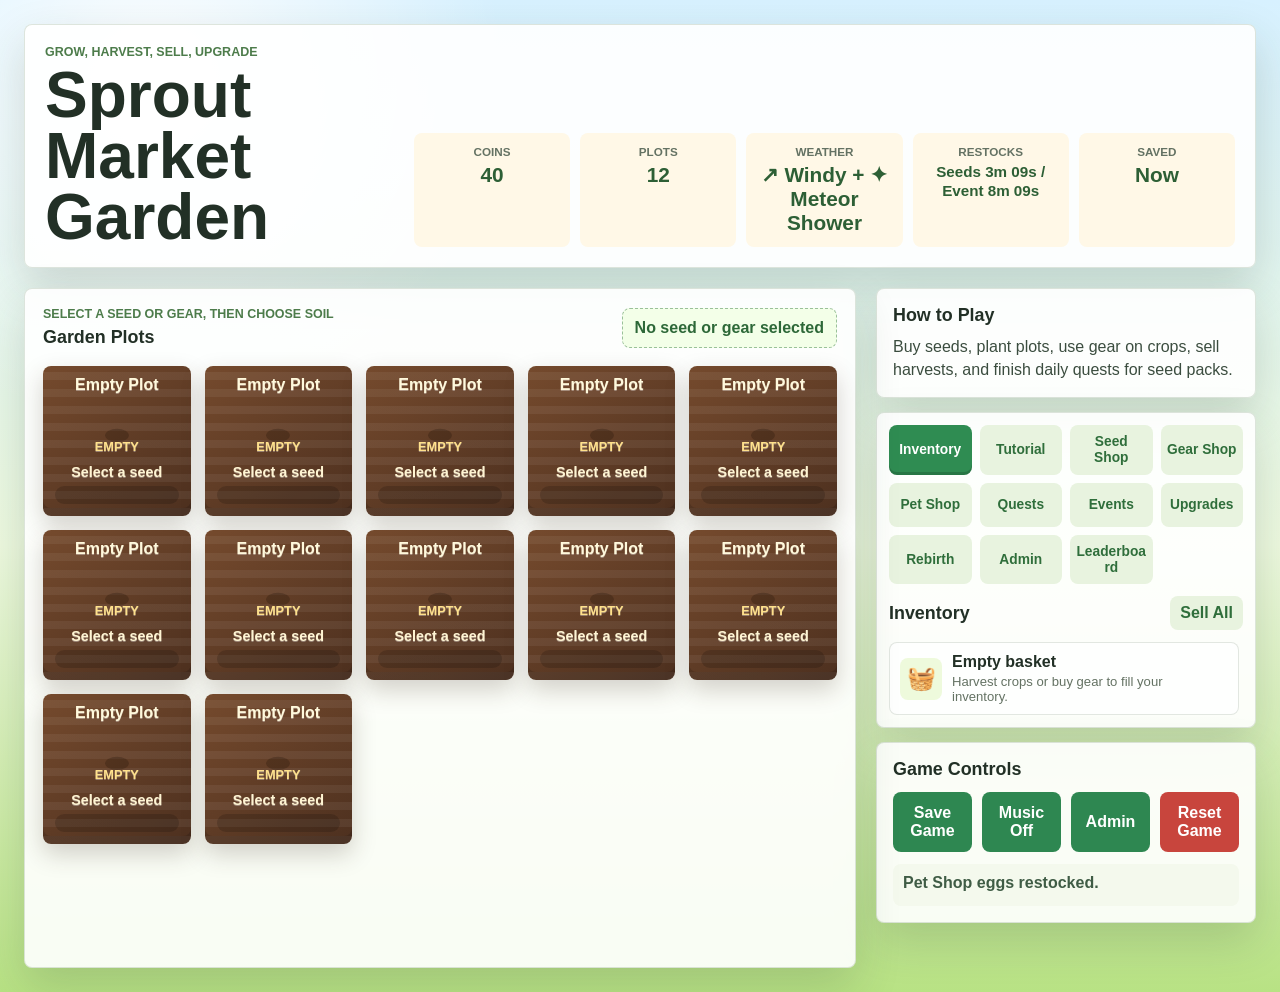
==== index.html @ 6563bba8 "Add transcendent shop crops" ====
﻿<!DOCTYPE html>
<html lang="en">
<head>
  <meta charset="UTF-8">
  <meta name="viewport" content="width=device-width, initial-scale=1.0">
  <meta name="build" content="20260722-transcendent">
  <title>Sprout Market Garden</title>
  <link rel="stylesheet" href="style.css?v=20260722-transcendent">
</head>
<body>
  <div class="app">
    <header class="hero">
      <div><p class="eyebrow">Grow, harvest, sell, upgrade</p><h1>Sprout Market Garden</h1></div>
      <div class="stats"><div><span>Coins</span><b id="coins">0</b></div><div><span>Plots</span><b id="plotsOwned">0</b></div><div><span>Weather</span><b id="weatherNow">Sunny</b></div><div><span>Restocks</span><b id="restocksNow">--</b></div><div><span>Saved</span><b id="savedAt">Now</b></div></div>
    </header>
    <main class="layout">
      <section class="garden"><div class="bar"><div><p class="eyebrow">Select a seed or gear, then choose soil</p><h2>Garden Plots</h2></div><strong id="selectedSeed">No seed or gear selected</strong></div><div id="gardenGrid" class="garden-grid"></div><div id="petYard" class="pet-yard" aria-hidden="true"></div></section>
      <aside class="sidebar">
        <section class="panel compact-help"><h2>How to Play</h2><p>Buy seeds, plant plots, use gear on crops, sell harvests, and finish daily quests for seed packs.</p></section>
        <section class="panel hub-panel">
          <div class="tab-buttons" role="tablist" aria-label="Garden menus">
            <button class="tab-button active" data-tab="inventoryPanel" type="button">Inventory</button>
            <button class="tab-button" data-tab="tutorialPanel" type="button">Tutorial</button>
            <button class="tab-button" data-tab="seedShopPanel" type="button">Seed Shop</button>
            <button class="tab-button" data-tab="gearShopPanel" type="button">Gear Shop</button>
            <button class="tab-button" data-tab="petShopPanel" type="button">Pet Shop</button>
            <button class="tab-button" data-tab="questsPanel" type="button">Quests</button>
            <button class="tab-button" data-tab="eventsPanel" type="button">Events</button>
            <button class="tab-button" data-tab="upgradesPanel" type="button">Upgrades</button>
            <button class="tab-button" data-tab="rebirthPanel" type="button">Rebirth</button>
            <button class="tab-button" data-tab="adminPanel" type="button">Admin</button>
            <button class="tab-button" data-tab="leaderboardPanel" type="button">Leaderboard</button>
          </div>
          <section id="inventoryPanel" class="tab-panel active" aria-labelledby="Inventory"><div class="bar"><h2>Inventory</h2><button id="sellAll" class="ghost">Sell All</button></div><div id="inventory" class="list"></div></section>
          <section id="tutorialPanel" class="tab-panel" aria-labelledby="Tutorial">
            <h2>Beginner Tutorial</h2>
            <div class="tutorial-list">
              <div class="tutorial-step"><strong>1</strong><div><b>Buy a seed</b><p>Open Seed Shop and buy Carrot seeds first. The button selects the seed after buying it.</p></div></div>
              <div class="tutorial-step"><strong>2</strong><div><b>Plant it</b><p>Click an empty soil plot. The selected seed appears above the garden so you know what will be planted.</p></div></div>
              <div class="tutorial-step"><strong>3</strong><div><b>Wait for ready</b><p>Watch the progress bar. A glowing plot is ready to harvest.</p></div></div>
              <div class="tutorial-step"><strong>4</strong><div><b>Harvest and sell</b><p>Click the ready plot, then use Inventory to sell crops or Sell All for quick coins.</p></div></div>
              <div class="tutorial-step"><strong>5</strong><div><b>Grow faster</b><p>Use coins on better seeds, plot upgrades, gear, pets, and daily quests. Events and rebirths are late-game goals.</p></div></div>
            </div>
          </section>
          <section id="seedShopPanel" class="tab-panel" aria-labelledby="Seed Shop"><div class="bar"><h2>Seed Shop</h2><button id="clearSeed" class="ghost">Clear</button></div><div id="shop" class="list"></div></section>
          <section id="gearShopPanel" class="tab-panel" aria-labelledby="Gear Shop"><h2>Gear Shop</h2><div id="gearShop" class="list"></div></section>
          <section id="questsPanel" class="tab-panel" aria-labelledby="Quests"><h2>Daily Quests</h2><div id="quests" class="list"></div></section>
          <section id="eventsPanel" class="tab-panel" aria-labelledby="Events"><h2>Events</h2><div id="events" class="list"></div></section>
          <section id="petShopPanel" class="tab-panel" aria-labelledby="Pet Shop"><h2>Pet Shop</h2><div id="petShop" class="list"></div></section>
          <section id="upgradesPanel" class="tab-panel" aria-labelledby="Upgrades"><h2>Upgrades</h2><div id="upgrades" class="list"></div></section>
          <section id="rebirthPanel" class="tab-panel" aria-labelledby="Rebirth"><h2>Rebirth</h2><div id="rebirth" class="list"></div></section>
          <section id="adminPanel" class="tab-panel" aria-labelledby="Admin">
            <h2>Admin Panel</h2>
            <div id="admin" class="admin-box"></div>
          </section>
          <section id="leaderboardPanel" class="tab-panel" aria-labelledby="Leaderboard"><div class="bar"><h2>Leaderboard</h2><button id="refreshLeaderboard" class="ghost" type="button">Refresh</button></div><div id="leaderboard" class="list"></div></section>
        </section>
        <section class="panel"><h2>Game Controls</h2><div class="control-row"><button id="saveGame">Save Game</button><button id="musicToggle" class="music-toggle" type="button">Music Off</button><button id="openAdmin" type="button">Admin</button><button id="resetGame" class="danger">Reset Game</button></div><p id="log" class="log">Welcome. Buy a seed to begin.</p></section>
      </aside>
    </main>
  </div>
  <div id="packModal" class="pack-modal" aria-hidden="true">
    <div class="pack-dialog" role="dialog" aria-modal="true" aria-labelledby="packTitle">
      <div class="pack-lid"></div>
      <h2 id="packTitle">Seed Pack</h2>
      <p id="packSubtitle">Opening...</p>
      <div id="packCards" class="pack-cards"></div>
      <button id="packClose" type="button">Collect Seeds</button>
    </div>
  </div>
  <div id="eggModal" class="pack-modal" aria-hidden="true">
    <div class="pack-dialog egg-dialog" role="dialog" aria-modal="true" aria-labelledby="eggTitle">
      <div class="egg-shell"></div>
      <h2 id="eggTitle">Egg Hatch</h2>
      <p id="eggSubtitle">The egg is wobbling...</p>
      <div id="eggResult" class="egg-result"></div>
      <button id="eggClose" type="button">Keep Pet</button>
    </div>
  </div>
  <script src="script.js?v=20260722-transcendent"></script>
</body>
</html>
---- style.css ----
﻿:root{--ink:#223026;--muted:#647263;--green:#2e8751;--green2:#70be62;--sky:#d7f1ff;--cream:#fff8e7;--soil:#754a2d;--soil2:#4d301f;--danger:#c8453d;--panel:rgba(255,255,255,.9);--shadow:0 18px 45px rgba(37,62,42,.18)}*{box-sizing:border-box}body{margin:0;min-height:100vh;color:var(--ink);font-family:Arial,Helvetica,sans-serif;background:radial-gradient(circle at 12% 8%,rgba(255,255,255,.95),transparent 22rem),linear-gradient(180deg,var(--sky),#edf9df 55%,#b8e284)}button{font:inherit;color:inherit}.app{width:min(1440px,100%);margin:auto;padding:24px}.hero,.garden,.panel{border:1px solid rgba(53,92,48,.16);border-radius:8px;background:var(--panel);box-shadow:var(--shadow)}.hero{display:flex;align-items:end;justify-content:space-between;gap:18px;padding:20px}.eyebrow{margin:0 0 6px;color:#4d7c4b;font-size:.78rem;font-weight:800;text-transform:uppercase;letter-spacing:0}h1,h2,p{letter-spacing:0}h1,h2{margin:0}h1{font-size:clamp(2rem,5vw,4.2rem);line-height:.95}h2{font-size:1.12rem}.stats{display:grid;grid-template-columns:repeat(3,minmax(82px,1fr));gap:10px;min-width:min(420px,100%)}.stats div{padding:12px;border-radius:8px;background:var(--cream);text-align:center}.stats span{display:block;color:var(--muted);font-size:.73rem;font-weight:800;text-transform:uppercase}.stats b{display:block;margin-top:5px;color:#2d5f35;font-size:1.3rem}.layout{display:grid;grid-template-columns:minmax(0,1fr)380px;gap:20px;margin-top:20px}.garden{min-height:680px;padding:18px}.bar{display:flex;align-items:center;justify-content:space-between;gap:12px}#selectedSeed{min-width:160px;padding:10px 12px;border:1px dashed rgba(48,117,58,.45);border-radius:8px;background:#f3ffe8;color:#2d6838;text-align:center}.garden-grid{display:grid;grid-template-columns:repeat(auto-fit,minmax(134px,1fr));gap:14px;margin-top:18px}.plot{position:relative;display:grid;place-items:center;min-height:150px;padding:14px 10px;overflow:hidden;border:0;border-radius:8px;background:repeating-linear-gradient(0deg,rgba(255,255,255,.06) 0 8px,transparent 8px 17px),linear-gradient(145deg,var(--soil),var(--soil2));box-shadow:inset 0 -8px 0 rgba(0,0,0,.14),0 10px 24px rgba(66,45,30,.22);cursor:pointer;transition:transform .16s ease,box-shadow .16s ease}.plot:hover,.plot:focus-visible{transform:translateY(-3px);outline:3px solid rgba(245,185,66,.62);outline-offset:2px}.plot.ready{animation:readyPulse 1.4s ease-in-out infinite;background:radial-gradient(circle at 50% 25%,rgba(255,241,158,.45),transparent 45%),linear-gradient(145deg,#84602f,#51321e)}.crop{font-size:2.6rem;margin-bottom:36px;transform:scale(var(--scale,.35));transform-origin:center bottom;animation:sway 2.6s ease-in-out infinite}.empty .crop{width:68px;height:38px;border-radius:50%;background:rgba(35,21,10,.28);animation:none}.plot-name,.plot-time,.plot-action{position:absolute;left:10px;right:10px;text-align:center;text-shadow:0 1px 0 rgba(255,255,255,.35)}.plot-name{top:10px;color:#fff9dc;font-weight:900}.plot-action{bottom:62px;color:#ffe18b;font-size:.8rem;font-weight:900;text-transform:uppercase}.plot-time{bottom:36px;color:#fff5d3;font-size:.9rem;font-weight:800}.progress{position:absolute;left:12px;right:12px;bottom:12px;height:18px;border-radius:999px;background:rgba(0,0,0,.16);overflow:hidden}.progress i{display:block;width:var(--progress,0%);height:100%;border-radius:inherit;background:linear-gradient(90deg,var(--green2),#f5c453);transition:width .3s ease}.sidebar{display:grid;gap:14px;align-content:start}.panel{padding:16px}.panel ol{margin:12px 0 0;padding-left:20px;color:#3b4d3f}.panel li+li{margin-top:6px}.list{display:grid;gap:10px;margin-top:12px}.item{display:grid;grid-template-columns:auto 1fr auto;align-items:center;gap:10px;padding:10px;border:1px solid rgba(49,89,52,.14);border-radius:8px;background:rgba(255,255,255,.74)}.icon{display:grid;place-items:center;width:42px;height:42px;border-radius:8px;background:#eefadc;font-size:1.45rem}.title{margin:0;font-weight:900}.meta{margin:3px 0 0;color:var(--muted);font-size:.82rem}.actions{display:flex;gap:6px;flex-wrap:wrap}button{border:0;border-radius:8px;background:var(--green);color:#fff;font-weight:900;cursor:pointer;transition:transform .14s ease,background .14s ease,opacity .14s ease}button:hover:not(:disabled){transform:translateY(-1px);background:#246d40}button:disabled{cursor:not-allowed;opacity:.48}.item button{min-width:76px;padding:9px 10px}.ghost{padding:8px 10px;background:#e8f3df;color:#2f6e3b}.ghost:hover:not(:disabled){background:#d7edc7}.control-row{display:grid;grid-template-columns:1fr 1fr;gap:10px;margin-top:12px}.control-row button{padding:12px}.danger{background:var(--danger)}.danger:hover:not(:disabled){background:#a83731}.log{min-height:42px;margin:12px 0 0;padding:10px;border-radius:8px;background:#f4f9ed;color:#3f5c45;font-weight:800}.pop{animation:pop .26s ease}@keyframes sway{0%,100%{rotate:-2deg}50%{rotate:2deg}}@keyframes readyPulse{0%,100%{filter:brightness(1)}50%{filter:brightness(1.14)}}@keyframes pop{0%{transform:scale(1)}45%{transform:scale(1.08)}100%{transform:scale(1)}}@media(max-width:980px){.layout{grid-template-columns:1fr}.garden{min-height:auto}}@media(max-width:680px){.app{padding:12px}.hero{display:grid}.stats{grid-template-columns:repeat(3,1fr);min-width:0}.stats div{padding:10px 6px}.garden-grid{grid-template-columns:repeat(2,minmax(0,1fr));gap:10px}.plot{min-height:136px}.item{grid-template-columns:auto 1fr}.actions{grid-column:1/-1}.actions button,.item button{width:100%}}
.badge{display:inline-block;margin-left:8px;padding:3px 7px;border-radius:999px;background:#edf3e7;color:#3c5d42;font-size:.68rem;font-weight:900;vertical-align:middle}.rarity-common{border-left:5px solid #8aa084}.rarity-uncommon{border-left:5px solid #3fa85f}.rarity-rare{border-left:5px solid #2e8bdc}.rarity-epic{border-left:5px solid #9b55d9}.rarity-legendary{border-left:5px solid #e1a533}.rarity-mythic{border-left:5px solid #e85f86}.rarity-common .badge{background:#edf3e7;color:#4c624d}.rarity-uncommon .badge{background:#e4f8e9;color:#23733d}.rarity-rare .badge{background:#e5f1ff;color:#1e62a0}.rarity-epic .badge{background:#f1e7ff;color:#7131a8}.rarity-legendary .badge{background:#fff2cb;color:#90620d}.rarity-mythic .badge{background:#ffe4ec;color:#9b2448}

#gearShop .item{border-left:5px solid #4f8fbf}#quests .item{border-left:5px solid #e1a533}#quests .icon{background:#fff2cb}.selected-gear{background:#e8f4ff;color:#235d83}

.compact-help p{margin:10px 0 0;color:#3b4d3f;line-height:1.4}.hub-panel{padding:12px}.tab-buttons{display:grid;grid-template-columns:repeat(4,minmax(0,1fr));gap:8px;margin-bottom:12px}.tab-button{min-width:0;min-height:44px;padding:9px 6px;background:#e8f3df;color:#2f6e3b;font-size:.86rem;line-height:1.15;text-align:center;white-space:normal;overflow-wrap:anywhere}.tab-button.active{background:#2f8c52;color:#fff;box-shadow:inset 0 -3px 0 rgba(0,0,0,.16)}.tab-panel{display:none}.tab-panel.active{display:block}.hub-panel .list{max-height:430px;overflow:auto;padding-right:4px}.hub-panel .list::-webkit-scrollbar{width:10px}.hub-panel .list::-webkit-scrollbar-thumb{background:#bfd8b1;border-radius:999px}.hub-panel .list::-webkit-scrollbar-track{background:#edf6e8;border-radius:999px}@media(max-width:680px){.tab-buttons{grid-template-columns:1fr 1fr}.hub-panel .list{max-height:none;overflow:visible}}
.tutorial-list{display:grid;gap:10px;margin-top:12px}.tutorial-step{display:grid;grid-template-columns:auto 1fr;gap:10px;padding:10px;border:1px solid rgba(49,89,52,.14);border-left:5px solid #2e8751;border-radius:8px;background:rgba(255,255,255,.74)}.tutorial-step strong{display:grid;place-items:center;width:34px;height:34px;border-radius:8px;background:#2e8751;color:#fff;font-weight:900}.tutorial-step b{display:block;margin:0 0 3px}.tutorial-step p{margin:0;color:var(--muted);font-size:.84rem;line-height:1.35}
.admin-box{margin-top:12px}.admin-lock,.admin-grid{display:grid;gap:10px}.admin-lock{padding:10px;border:1px solid rgba(49,89,52,.14);border-left:5px solid #5b5fc7;border-radius:8px;background:rgba(255,255,255,.74)}.admin-lock p{margin:0;color:var(--muted);font-size:.84rem}.admin-grid{grid-template-columns:1fr 1fr}.admin-grid label{display:grid;gap:5px;color:#3b4d3f;font-size:.78rem;font-weight:900;text-transform:uppercase}.admin-box input,.admin-box select{width:100%;min-height:40px;padding:8px;border:1px solid rgba(49,89,52,.24);border-radius:8px;background:#fff;color:var(--ink);font:inherit}.admin-box button{min-height:40px;padding:9px 10px}.admin-grid button{align-self:end}@media(max-width:680px){.admin-grid{grid-template-columns:1fr}}

.plot-mutations{position:absolute;top:34px;left:8px;right:8px;display:flex;justify-content:center;gap:4px;flex-wrap:wrap}.mutation-badge{display:inline-block;padding:2px 5px;border-radius:999px;background:#edf3e7;color:#34533b;font-size:.62rem;font-weight:900;text-shadow:none}.mutation-gold{filter:drop-shadow(0 0 6px rgba(245,185,66,.65))}.mutation-rainbow{filter:drop-shadow(0 0 7px rgba(139,92,246,.72)) saturate(1.35)}.mutation-wet{filter:drop-shadow(0 0 6px rgba(64,156,255,.6))}.mutation-frozen{filter:drop-shadow(0 0 7px rgba(146,218,255,.75))}.mutation-wind{filter:drop-shadow(0 0 6px rgba(121,190,148,.62))}.mutation-celestial{filter:drop-shadow(0 0 8px rgba(255,229,128,.8))}.mutation-moonlit{filter:drop-shadow(0 0 8px rgba(176,141,255,.78)) brightness(1.08)}.mutation-shocked{filter:drop-shadow(0 0 9px rgba(255,232,76,.9)) brightness(1.16)}.mutation-badge.mutation-gold{background:#fff1bd;color:#875c00}.mutation-badge.mutation-rainbow{background:linear-gradient(90deg,#ffd1dc,#fff0a8,#c6f6d5,#bee3f8,#ddd6fe);color:#44226d}.mutation-badge.mutation-wet{background:#dff0ff;color:#1d5c93}.mutation-badge.mutation-frozen{background:#e7f8ff;color:#246b8a}.mutation-badge.mutation-wind{background:#e6f7ec;color:#287044}.mutation-badge.mutation-celestial{background:#fff5cf;color:#755105}.mutation-badge.mutation-moonlit{background:#eee8ff;color:#4c2d83}.mutation-badge.mutation-shocked{background:#fff6a8;color:#745400}.stats{grid-template-columns:repeat(4,minmax(82px,1fr))}@media(max-width:680px){.stats{grid-template-columns:repeat(2,1fr)}}
.rarity-divine{border-left:5px solid #f6e05e}.rarity-prismatic{border-left:5px solid #ff5cc8}.rarity-transcendent{border-left:5px solid #0f172a;background:linear-gradient(135deg,rgba(255,255,255,.82),rgba(224,255,248,.86),rgba(246,232,255,.9))}.rarity-divine .badge{background:#fff8cf;color:#8a6500}.rarity-prismatic .badge{background:linear-gradient(90deg,#ffb3d9,#ffe599,#b8ffd6,#b7e4ff,#e0c3ff);color:#5f1b6d}.rarity-transcendent .badge{background:linear-gradient(90deg,#0f172a,#0e7490,#7c3aed,#f8fafc);color:#fff}
.pack-modal{position:fixed;inset:0;display:none;place-items:center;padding:20px;background:rgba(21,35,25,.48);z-index:20}.pack-modal.open{display:grid}.pack-dialog{position:relative;width:min(520px,100%);padding:24px;border-radius:8px;background:#fff8e7;box-shadow:0 24px 70px rgba(0,0,0,.32);text-align:center;overflow:hidden}.pack-lid{width:110px;height:56px;margin:0 auto 8px;border-radius:8px;background:linear-gradient(135deg,#2f8c52,#f5b942);animation:packPop .8s ease both}.pack-dialog h2{font-size:1.45rem}.pack-dialog p{margin:8px 0 16px;color:#526554;font-weight:800}.pack-cards{display:grid;grid-template-columns:repeat(3,1fr);gap:10px;margin:16px 0}.pack-card{min-height:132px;padding:12px;border-radius:8px;background:#fff;border:1px solid rgba(49,89,52,.14);display:grid;place-items:center;gap:5px;transform:translateY(16px) rotate(-3deg);opacity:0;animation:cardReveal .54s ease forwards}.pack-icon{font-size:2rem}.pack-card strong{font-size:.94rem}.pack-card small{color:#667366;font-weight:900}.pack-dialog button{padding:12px 16px}.pack-card.rarity-divine{background:#fff8cf}.pack-card.rarity-prismatic{background:linear-gradient(135deg,#ffeff8,#fff6c7,#e5fff0,#e6f5ff,#f2e8ff)}@keyframes packPop{0%{transform:scale(.75) rotate(-8deg);opacity:0}60%{transform:scale(1.08) rotate(3deg);opacity:1}100%{transform:scale(1) rotate(0)}}@keyframes cardReveal{to{transform:translateY(0) rotate(0);opacity:1}}@media(max-width:680px){.tab-buttons{grid-template-columns:1fr 1fr}.pack-cards{grid-template-columns:1fr}.pack-card{min-height:100px}}
.egg-dialog{background:#f7fbff}.egg-shell{width:96px;height:124px;margin:0 auto 10px;border-radius:52% 52% 46% 46%;background:radial-gradient(circle at 35% 28%,#fff,transparent 22%),linear-gradient(135deg,#f5b942,#8fd3ff);animation:eggWobble .9s ease-in-out infinite}.egg-result{min-height:160px;display:grid;place-items:center}.pet-card{width:min(260px,100%);padding:16px;border-radius:8px;background:#fff;border:1px solid rgba(49,89,52,.14);display:grid;gap:6px;place-items:center;animation:cardReveal .5s ease forwards}.pet-icon{font-size:2.6rem}.pet-card p{margin:0;color:#526554;font-size:.86rem}.pet-card.rarity-mythic,.pet-card.rarity-divine{background:#fff8cf}.pet-card.rarity-prismatic{background:linear-gradient(135deg,#ffeff8,#fff6c7,#e5fff0,#e6f5ff,#f2e8ff)}@keyframes eggWobble{0%,100%{transform:rotate(-4deg)}50%{transform:rotate(4deg) scale(1.03)}}

.stats{grid-template-columns:repeat(5,minmax(82px,1fr))}.stats #restocksNow{font-size:.95rem;line-height:1.2}.restock-item{border:2px solid #f5b942;background:#fff8d8;box-shadow:inset 0 0 0 1px rgba(245,185,66,.25)}.restock-item .icon{background:#fff0b8}.restock-item .title{color:#7a5300}@media(max-width:680px){.stats{grid-template-columns:repeat(2,1fr)}}

.garden{position:relative}.pet-yard{position:absolute;inset:72px 16px 16px;pointer-events:none;z-index:4;overflow:hidden}.yard-pet{position:absolute;display:grid;place-items:center;min-width:46px;min-height:46px;padding:4px;border-radius:8px;background:rgba(255,248,231,.86);border:1px solid rgba(53,92,48,.2);box-shadow:0 8px 22px rgba(37,62,42,.16);transform:translate(-50%,-50%)}.yard-pet span{font-size:1.7rem;line-height:1}.yard-pet small{margin-top:1px;padding:1px 5px;border-radius:999px;background:#2f8c52;color:#fff;font-size:.62rem;font-weight:900}.yard-pet.rarity-legendary,.yard-pet.rarity-mythic,.yard-pet.rarity-divine,.yard-pet.rarity-prismatic{background:rgba(255,248,207,.9)}

.control-row{grid-template-columns:repeat(4,1fr)}.music-toggle.active{background:#5b5fc7}.music-toggle.active:hover:not(:disabled){background:#484db0}@media(max-width:680px){.control-row{grid-template-columns:1fr}}
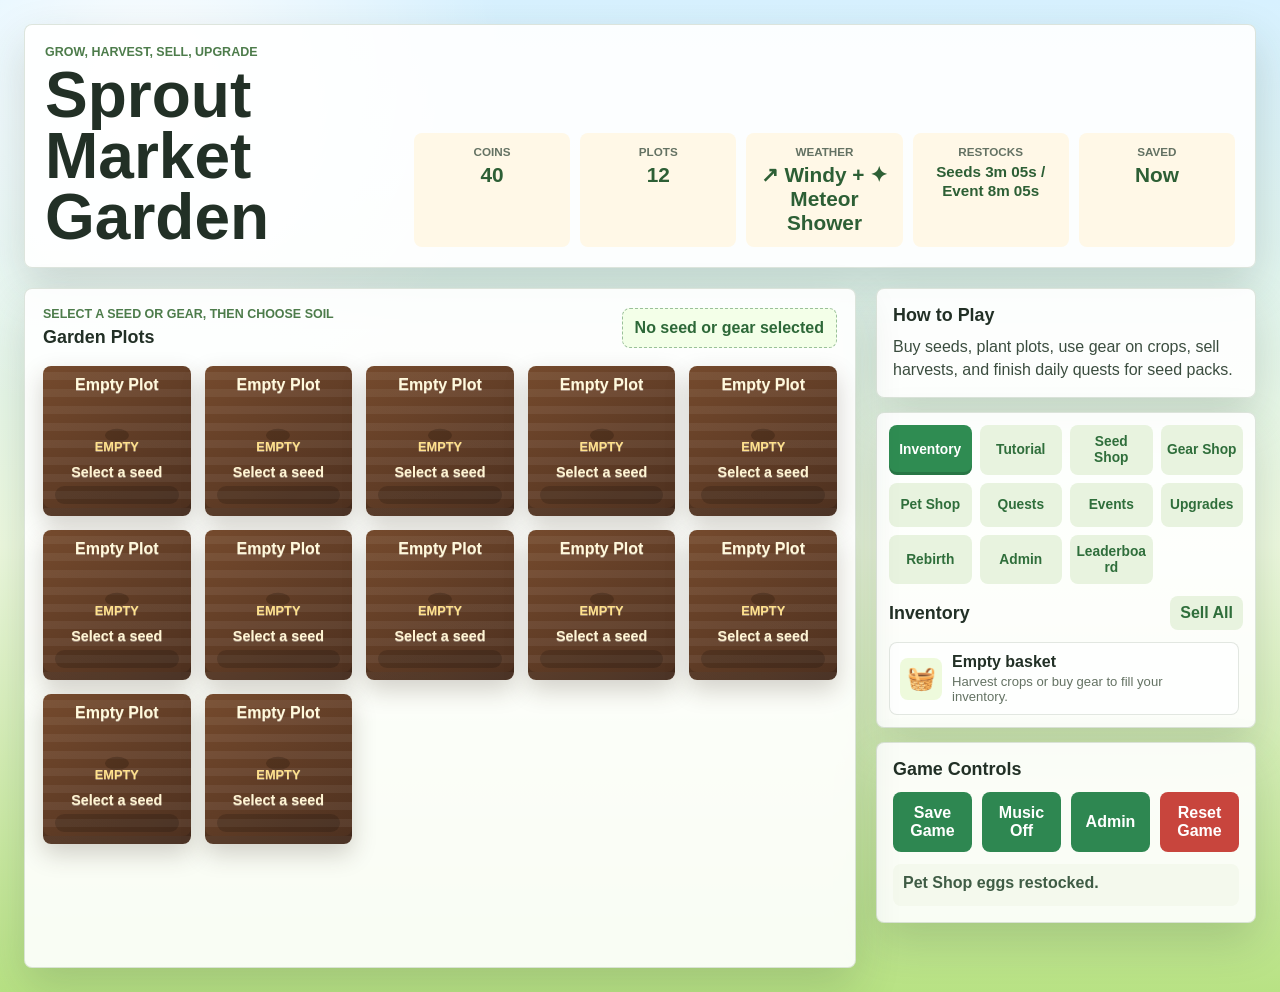
==== commit 1b5e6daa: "Add admin crop grant options" ====
--- a/index.html
+++ b/index.html
@@ -3,9 +3,9 @@
 <head>
   <meta charset="UTF-8">
   <meta name="viewport" content="width=device-width, initial-scale=1.0">
-  <meta name="build" content="20260722-transcendent">
+  <meta name="build" content="20260722-admin-plant-options">
   <title>Sprout Market Garden</title>
-  <link rel="stylesheet" href="style.css?v=20260722-transcendent">
+  <link rel="stylesheet" href="style.css?v=20260722-admin-plant-options">
 </head>
 <body>
   <div class="app">
@@ -77,7 +77,7 @@
       <button id="eggClose" type="button">Keep Pet</button>
     </div>
   </div>
-  <script src="script.js?v=20260722-transcendent"></script>
+  <script src="script.js?v=20260722-admin-plant-options"></script>
 </body>
 </html>
 
--- a/style.css
+++ b/style.css
@@ -5,7 +5,7 @@
 
 .compact-help p{margin:10px 0 0;color:#3b4d3f;line-height:1.4}.hub-panel{padding:12px}.tab-buttons{display:grid;grid-template-columns:repeat(4,minmax(0,1fr));gap:8px;margin-bottom:12px}.tab-button{min-width:0;min-height:44px;padding:9px 6px;background:#e8f3df;color:#2f6e3b;font-size:.86rem;line-height:1.15;text-align:center;white-space:normal;overflow-wrap:anywhere}.tab-button.active{background:#2f8c52;color:#fff;box-shadow:inset 0 -3px 0 rgba(0,0,0,.16)}.tab-panel{display:none}.tab-panel.active{display:block}.hub-panel .list{max-height:430px;overflow:auto;padding-right:4px}.hub-panel .list::-webkit-scrollbar{width:10px}.hub-panel .list::-webkit-scrollbar-thumb{background:#bfd8b1;border-radius:999px}.hub-panel .list::-webkit-scrollbar-track{background:#edf6e8;border-radius:999px}@media(max-width:680px){.tab-buttons{grid-template-columns:1fr 1fr}.hub-panel .list{max-height:none;overflow:visible}}
 .tutorial-list{display:grid;gap:10px;margin-top:12px}.tutorial-step{display:grid;grid-template-columns:auto 1fr;gap:10px;padding:10px;border:1px solid rgba(49,89,52,.14);border-left:5px solid #2e8751;border-radius:8px;background:rgba(255,255,255,.74)}.tutorial-step strong{display:grid;place-items:center;width:34px;height:34px;border-radius:8px;background:#2e8751;color:#fff;font-weight:900}.tutorial-step b{display:block;margin:0 0 3px}.tutorial-step p{margin:0;color:var(--muted);font-size:.84rem;line-height:1.35}
-.admin-box{margin-top:12px}.admin-lock,.admin-grid{display:grid;gap:10px}.admin-lock{padding:10px;border:1px solid rgba(49,89,52,.14);border-left:5px solid #5b5fc7;border-radius:8px;background:rgba(255,255,255,.74)}.admin-lock p{margin:0;color:var(--muted);font-size:.84rem}.admin-grid{grid-template-columns:1fr 1fr}.admin-grid label{display:grid;gap:5px;color:#3b4d3f;font-size:.78rem;font-weight:900;text-transform:uppercase}.admin-box input,.admin-box select{width:100%;min-height:40px;padding:8px;border:1px solid rgba(49,89,52,.24);border-radius:8px;background:#fff;color:var(--ink);font:inherit}.admin-box button{min-height:40px;padding:9px 10px}.admin-grid button{align-self:end}@media(max-width:680px){.admin-grid{grid-template-columns:1fr}}
+.admin-box{margin-top:12px}.admin-lock,.admin-grid{display:grid;gap:10px}.admin-lock{padding:10px;border:1px solid rgba(49,89,52,.14);border-left:5px solid #5b5fc7;border-radius:8px;background:rgba(255,255,255,.74)}.admin-lock p{margin:0;color:var(--muted);font-size:.84rem}.admin-grid{grid-template-columns:1fr 1fr}.admin-grid label{display:grid;gap:5px;color:#3b4d3f;font-size:.78rem;font-weight:900;text-transform:uppercase}.admin-box input,.admin-box select{width:100%;min-height:40px;padding:8px;border:1px solid rgba(49,89,52,.24);border-radius:8px;background:#fff;color:var(--ink);font:inherit}.admin-box button{min-height:40px;padding:9px 10px}.admin-grid button{align-self:end}.admin-mutations{grid-column:1/-1;display:flex;gap:8px;flex-wrap:wrap;padding:10px;border:1px solid rgba(49,89,52,.14);border-radius:8px;background:rgba(255,255,255,.6)}.admin-mutations strong{width:100%;font-size:.78rem;text-transform:uppercase}.admin-mutations label{display:flex;align-items:center;gap:4px;text-transform:none}.admin-mutations input{width:auto;min-height:0}@media(max-width:680px){.admin-grid{grid-template-columns:1fr}}
 
 .plot-mutations{position:absolute;top:34px;left:8px;right:8px;display:flex;justify-content:center;gap:4px;flex-wrap:wrap}.mutation-badge{display:inline-block;padding:2px 5px;border-radius:999px;background:#edf3e7;color:#34533b;font-size:.62rem;font-weight:900;text-shadow:none}.mutation-gold{filter:drop-shadow(0 0 6px rgba(245,185,66,.65))}.mutation-rainbow{filter:drop-shadow(0 0 7px rgba(139,92,246,.72)) saturate(1.35)}.mutation-wet{filter:drop-shadow(0 0 6px rgba(64,156,255,.6))}.mutation-frozen{filter:drop-shadow(0 0 7px rgba(146,218,255,.75))}.mutation-wind{filter:drop-shadow(0 0 6px rgba(121,190,148,.62))}.mutation-celestial{filter:drop-shadow(0 0 8px rgba(255,229,128,.8))}.mutation-moonlit{filter:drop-shadow(0 0 8px rgba(176,141,255,.78)) brightness(1.08)}.mutation-shocked{filter:drop-shadow(0 0 9px rgba(255,232,76,.9)) brightness(1.16)}.mutation-badge.mutation-gold{background:#fff1bd;color:#875c00}.mutation-badge.mutation-rainbow{background:linear-gradient(90deg,#ffd1dc,#fff0a8,#c6f6d5,#bee3f8,#ddd6fe);color:#44226d}.mutation-badge.mutation-wet{background:#dff0ff;color:#1d5c93}.mutation-badge.mutation-frozen{background:#e7f8ff;color:#246b8a}.mutation-badge.mutation-wind{background:#e6f7ec;color:#287044}.mutation-badge.mutation-celestial{background:#fff5cf;color:#755105}.mutation-badge.mutation-moonlit{background:#eee8ff;color:#4c2d83}.mutation-badge.mutation-shocked{background:#fff6a8;color:#745400}.stats{grid-template-columns:repeat(4,minmax(82px,1fr))}@media(max-width:680px){.stats{grid-template-columns:repeat(2,1fr)}}
 .rarity-divine{border-left:5px solid #f6e05e}.rarity-prismatic{border-left:5px solid #ff5cc8}.rarity-transcendent{border-left:5px solid #0f172a;background:linear-gradient(135deg,rgba(255,255,255,.82),rgba(224,255,248,.86),rgba(246,232,255,.9))}.rarity-divine .badge{background:#fff8cf;color:#8a6500}.rarity-prismatic .badge{background:linear-gradient(90deg,#ffb3d9,#ffe599,#b8ffd6,#b7e4ff,#e0c3ff);color:#5f1b6d}.rarity-transcendent .badge{background:linear-gradient(90deg,#0f172a,#0e7490,#7c3aed,#f8fafc);color:#fff}
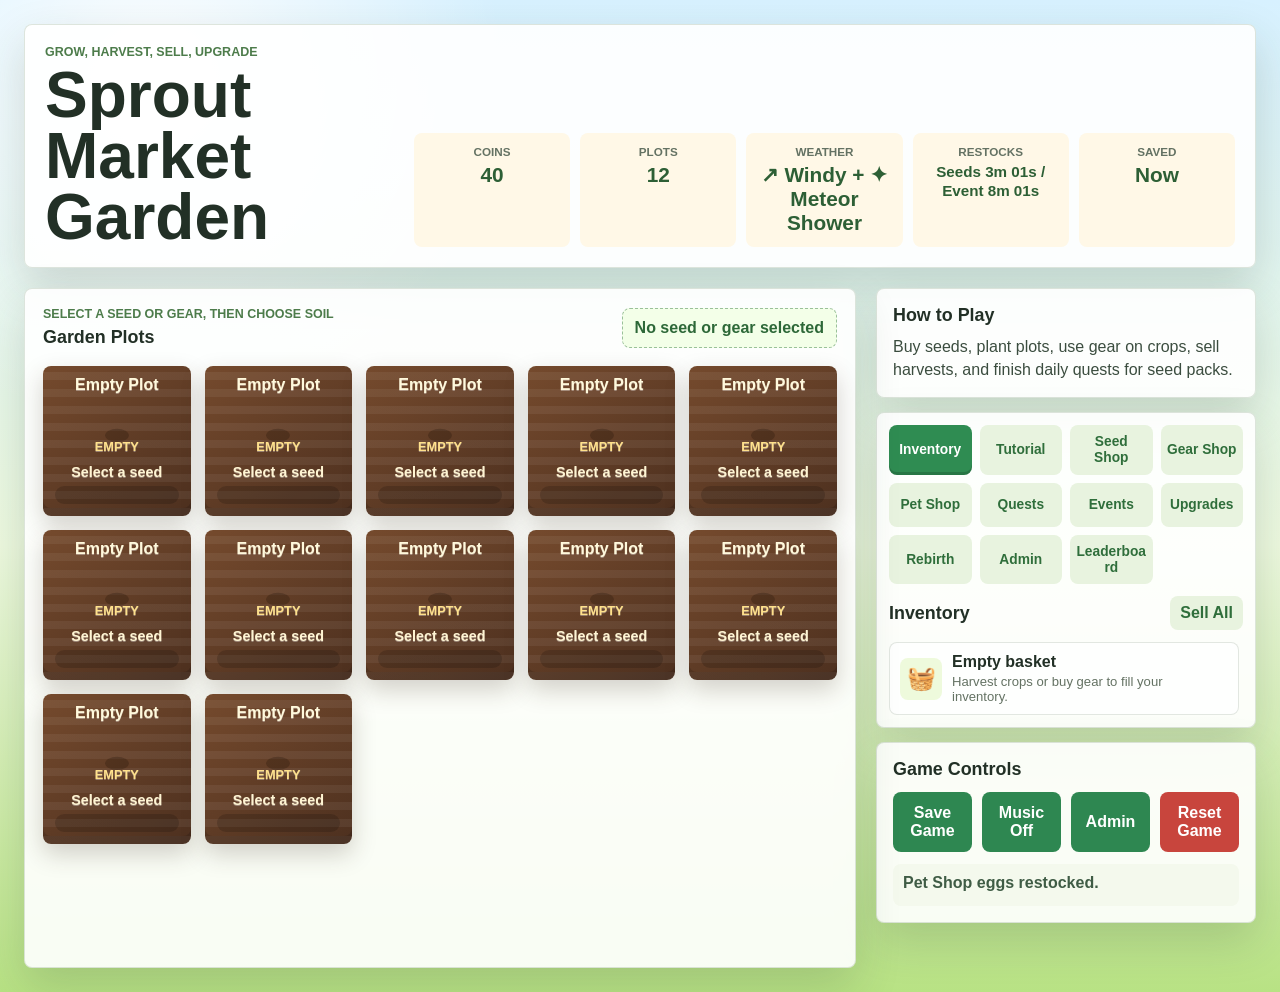
==== commit c3a93f4e: "Fix compact suffix overflow" ====
--- a/index.html
+++ b/index.html
@@ -3,9 +3,9 @@
 <head>
   <meta charset="UTF-8">
   <meta name="viewport" content="width=device-width, initial-scale=1.0">
-  <meta name="build" content="20260722-admin-plant-options">
+  <meta name="build" content="20260722-compact-suffix-fix">
   <title>Sprout Market Garden</title>
-  <link rel="stylesheet" href="style.css?v=20260722-admin-plant-options">
+  <link rel="stylesheet" href="style.css?v=20260722-compact-suffix-fix">
 </head>
 <body>
   <div class="app">
@@ -77,7 +77,7 @@
       <button id="eggClose" type="button">Keep Pet</button>
     </div>
   </div>
-  <script src="script.js?v=20260722-admin-plant-options"></script>
+  <script src="script.js?v=20260722-compact-suffix-fix"></script>
 </body>
 </html>
 
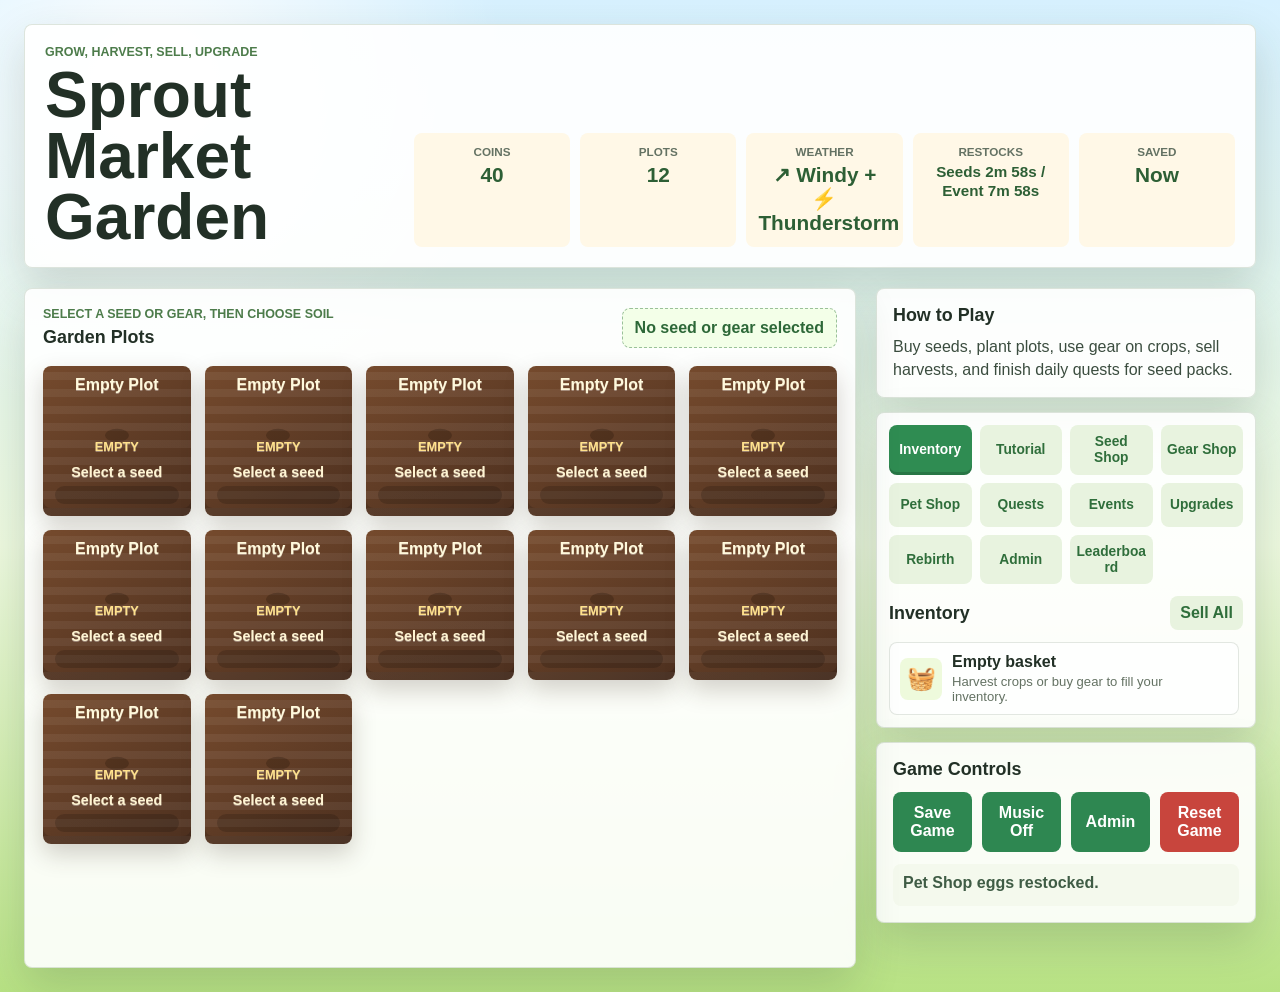
==== commit 04dd4e7b: "Add Summer Harvest event" ====
--- a/index.html
+++ b/index.html
@@ -3,9 +3,9 @@
 <head>
   <meta charset="UTF-8">
   <meta name="viewport" content="width=device-width, initial-scale=1.0">
-  <meta name="build" content="20260722-compact-suffix-fix">
+  <meta name="build" content="20260722-summer-harvest">
   <title>Sprout Market Garden</title>
-  <link rel="stylesheet" href="style.css?v=20260722-compact-suffix-fix">
+  <link rel="stylesheet" href="style.css?v=20260722-summer-harvest">
 </head>
 <body>
   <div class="app">
@@ -77,7 +77,7 @@
       <button id="eggClose" type="button">Keep Pet</button>
     </div>
   </div>
-  <script src="script.js?v=20260722-compact-suffix-fix"></script>
+  <script src="script.js?v=20260722-summer-harvest"></script>
 </body>
 </html>
 
--- a/style.css
+++ b/style.css
@@ -7,7 +7,7 @@
 .tutorial-list{display:grid;gap:10px;margin-top:12px}.tutorial-step{display:grid;grid-template-columns:auto 1fr;gap:10px;padding:10px;border:1px solid rgba(49,89,52,.14);border-left:5px solid #2e8751;border-radius:8px;background:rgba(255,255,255,.74)}.tutorial-step strong{display:grid;place-items:center;width:34px;height:34px;border-radius:8px;background:#2e8751;color:#fff;font-weight:900}.tutorial-step b{display:block;margin:0 0 3px}.tutorial-step p{margin:0;color:var(--muted);font-size:.84rem;line-height:1.35}
 .admin-box{margin-top:12px}.admin-lock,.admin-grid{display:grid;gap:10px}.admin-lock{padding:10px;border:1px solid rgba(49,89,52,.14);border-left:5px solid #5b5fc7;border-radius:8px;background:rgba(255,255,255,.74)}.admin-lock p{margin:0;color:var(--muted);font-size:.84rem}.admin-grid{grid-template-columns:1fr 1fr}.admin-grid label{display:grid;gap:5px;color:#3b4d3f;font-size:.78rem;font-weight:900;text-transform:uppercase}.admin-box input,.admin-box select{width:100%;min-height:40px;padding:8px;border:1px solid rgba(49,89,52,.24);border-radius:8px;background:#fff;color:var(--ink);font:inherit}.admin-box button{min-height:40px;padding:9px 10px}.admin-grid button{align-self:end}.admin-mutations{grid-column:1/-1;display:flex;gap:8px;flex-wrap:wrap;padding:10px;border:1px solid rgba(49,89,52,.14);border-radius:8px;background:rgba(255,255,255,.6)}.admin-mutations strong{width:100%;font-size:.78rem;text-transform:uppercase}.admin-mutations label{display:flex;align-items:center;gap:4px;text-transform:none}.admin-mutations input{width:auto;min-height:0}@media(max-width:680px){.admin-grid{grid-template-columns:1fr}}
 
-.plot-mutations{position:absolute;top:34px;left:8px;right:8px;display:flex;justify-content:center;gap:4px;flex-wrap:wrap}.mutation-badge{display:inline-block;padding:2px 5px;border-radius:999px;background:#edf3e7;color:#34533b;font-size:.62rem;font-weight:900;text-shadow:none}.mutation-gold{filter:drop-shadow(0 0 6px rgba(245,185,66,.65))}.mutation-rainbow{filter:drop-shadow(0 0 7px rgba(139,92,246,.72)) saturate(1.35)}.mutation-wet{filter:drop-shadow(0 0 6px rgba(64,156,255,.6))}.mutation-frozen{filter:drop-shadow(0 0 7px rgba(146,218,255,.75))}.mutation-wind{filter:drop-shadow(0 0 6px rgba(121,190,148,.62))}.mutation-celestial{filter:drop-shadow(0 0 8px rgba(255,229,128,.8))}.mutation-moonlit{filter:drop-shadow(0 0 8px rgba(176,141,255,.78)) brightness(1.08)}.mutation-shocked{filter:drop-shadow(0 0 9px rgba(255,232,76,.9)) brightness(1.16)}.mutation-badge.mutation-gold{background:#fff1bd;color:#875c00}.mutation-badge.mutation-rainbow{background:linear-gradient(90deg,#ffd1dc,#fff0a8,#c6f6d5,#bee3f8,#ddd6fe);color:#44226d}.mutation-badge.mutation-wet{background:#dff0ff;color:#1d5c93}.mutation-badge.mutation-frozen{background:#e7f8ff;color:#246b8a}.mutation-badge.mutation-wind{background:#e6f7ec;color:#287044}.mutation-badge.mutation-celestial{background:#fff5cf;color:#755105}.mutation-badge.mutation-moonlit{background:#eee8ff;color:#4c2d83}.mutation-badge.mutation-shocked{background:#fff6a8;color:#745400}.stats{grid-template-columns:repeat(4,minmax(82px,1fr))}@media(max-width:680px){.stats{grid-template-columns:repeat(2,1fr)}}
+.plot-mutations{position:absolute;top:34px;left:8px;right:8px;display:flex;justify-content:center;gap:4px;flex-wrap:wrap}.mutation-badge{display:inline-block;padding:2px 5px;border-radius:999px;background:#edf3e7;color:#34533b;font-size:.62rem;font-weight:900;text-shadow:none}.mutation-gold{filter:drop-shadow(0 0 6px rgba(245,185,66,.65))}.mutation-rainbow{filter:drop-shadow(0 0 7px rgba(139,92,246,.72)) saturate(1.35)}.mutation-wet{filter:drop-shadow(0 0 6px rgba(64,156,255,.6))}.mutation-frozen{filter:drop-shadow(0 0 7px rgba(146,218,255,.75))}.mutation-wind{filter:drop-shadow(0 0 6px rgba(121,190,148,.62))}.mutation-celestial{filter:drop-shadow(0 0 8px rgba(255,229,128,.8))}.mutation-moonlit{filter:drop-shadow(0 0 8px rgba(176,141,255,.78)) brightness(1.08)}.mutation-shocked{filter:drop-shadow(0 0 9px rgba(255,232,76,.9)) brightness(1.16)}.mutation-tropical{filter:drop-shadow(0 0 8px rgba(255,159,67,.78)) saturate(1.18)}.mutation-badge.mutation-gold{background:#fff1bd;color:#875c00}.mutation-badge.mutation-rainbow{background:linear-gradient(90deg,#ffd1dc,#fff0a8,#c6f6d5,#bee3f8,#ddd6fe);color:#44226d}.mutation-badge.mutation-wet{background:#dff0ff;color:#1d5c93}.mutation-badge.mutation-frozen{background:#e7f8ff;color:#246b8a}.mutation-badge.mutation-wind{background:#e6f7ec;color:#287044}.mutation-badge.mutation-celestial{background:#fff5cf;color:#755105}.mutation-badge.mutation-moonlit{background:#eee8ff;color:#4c2d83}.mutation-badge.mutation-shocked{background:#fff6a8;color:#745400}.mutation-badge.mutation-tropical{background:#ffe7bc;color:#7a3c00}.stats{grid-template-columns:repeat(4,minmax(82px,1fr))}@media(max-width:680px){.stats{grid-template-columns:repeat(2,1fr)}}
 .rarity-divine{border-left:5px solid #f6e05e}.rarity-prismatic{border-left:5px solid #ff5cc8}.rarity-transcendent{border-left:5px solid #0f172a;background:linear-gradient(135deg,rgba(255,255,255,.82),rgba(224,255,248,.86),rgba(246,232,255,.9))}.rarity-divine .badge{background:#fff8cf;color:#8a6500}.rarity-prismatic .badge{background:linear-gradient(90deg,#ffb3d9,#ffe599,#b8ffd6,#b7e4ff,#e0c3ff);color:#5f1b6d}.rarity-transcendent .badge{background:linear-gradient(90deg,#0f172a,#0e7490,#7c3aed,#f8fafc);color:#fff}
 .pack-modal{position:fixed;inset:0;display:none;place-items:center;padding:20px;background:rgba(21,35,25,.48);z-index:20}.pack-modal.open{display:grid}.pack-dialog{position:relative;width:min(520px,100%);padding:24px;border-radius:8px;background:#fff8e7;box-shadow:0 24px 70px rgba(0,0,0,.32);text-align:center;overflow:hidden}.pack-lid{width:110px;height:56px;margin:0 auto 8px;border-radius:8px;background:linear-gradient(135deg,#2f8c52,#f5b942);animation:packPop .8s ease both}.pack-dialog h2{font-size:1.45rem}.pack-dialog p{margin:8px 0 16px;color:#526554;font-weight:800}.pack-cards{display:grid;grid-template-columns:repeat(3,1fr);gap:10px;margin:16px 0}.pack-card{min-height:132px;padding:12px;border-radius:8px;background:#fff;border:1px solid rgba(49,89,52,.14);display:grid;place-items:center;gap:5px;transform:translateY(16px) rotate(-3deg);opacity:0;animation:cardReveal .54s ease forwards}.pack-icon{font-size:2rem}.pack-card strong{font-size:.94rem}.pack-card small{color:#667366;font-weight:900}.pack-dialog button{padding:12px 16px}.pack-card.rarity-divine{background:#fff8cf}.pack-card.rarity-prismatic{background:linear-gradient(135deg,#ffeff8,#fff6c7,#e5fff0,#e6f5ff,#f2e8ff)}@keyframes packPop{0%{transform:scale(.75) rotate(-8deg);opacity:0}60%{transform:scale(1.08) rotate(3deg);opacity:1}100%{transform:scale(1) rotate(0)}}@keyframes cardReveal{to{transform:translateY(0) rotate(0);opacity:1}}@media(max-width:680px){.tab-buttons{grid-template-columns:1fr 1fr}.pack-cards{grid-template-columns:1fr}.pack-card{min-height:100px}}
 .egg-dialog{background:#f7fbff}.egg-shell{width:96px;height:124px;margin:0 auto 10px;border-radius:52% 52% 46% 46%;background:radial-gradient(circle at 35% 28%,#fff,transparent 22%),linear-gradient(135deg,#f5b942,#8fd3ff);animation:eggWobble .9s ease-in-out infinite}.egg-result{min-height:160px;display:grid;place-items:center}.pet-card{width:min(260px,100%);padding:16px;border-radius:8px;background:#fff;border:1px solid rgba(49,89,52,.14);display:grid;gap:6px;place-items:center;animation:cardReveal .5s ease forwards}.pet-icon{font-size:2.6rem}.pet-card p{margin:0;color:#526554;font-size:.86rem}.pet-card.rarity-mythic,.pet-card.rarity-divine{background:#fff8cf}.pet-card.rarity-prismatic{background:linear-gradient(135deg,#ffeff8,#fff6c7,#e5fff0,#e6f5ff,#f2e8ff)}@keyframes eggWobble{0%,100%{transform:rotate(-4deg)}50%{transform:rotate(4deg) scale(1.03)}}
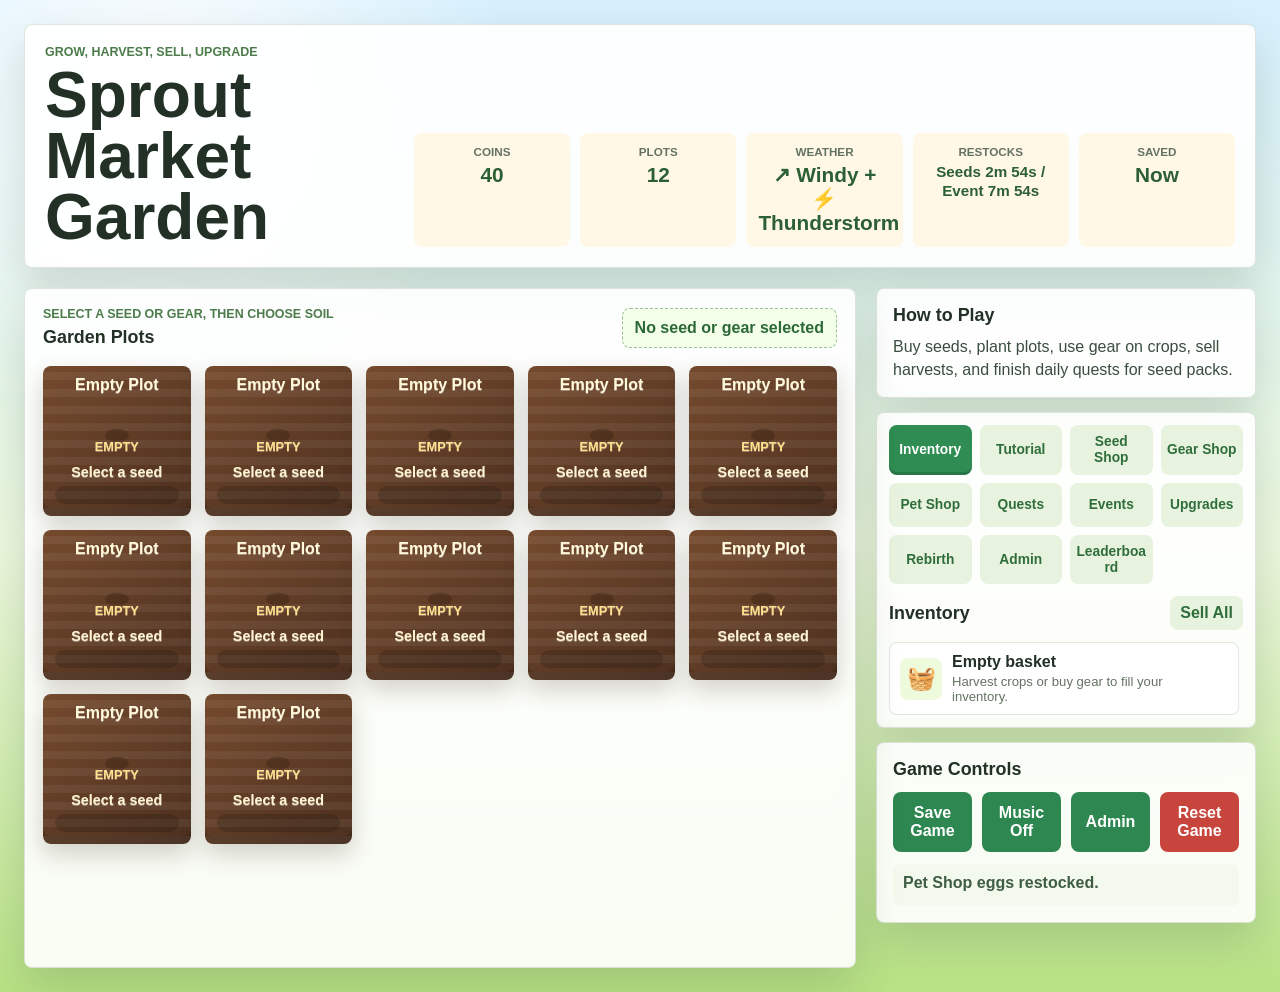
==== commit 8d8f027e: "Add Sakura event seed" ====
--- a/index.html
+++ b/index.html
@@ -3,9 +3,9 @@
 <head>
   <meta charset="UTF-8">
   <meta name="viewport" content="width=device-width, initial-scale=1.0">
-  <meta name="build" content="20260722-summer-harvest">
+  <meta name="build" content="20260723-sakura-event">
   <title>Sprout Market Garden</title>
-  <link rel="stylesheet" href="style.css?v=20260722-summer-harvest">
+  <link rel="stylesheet" href="style.css?v=20260723-sakura-event">
 </head>
 <body>
   <div class="app">
@@ -77,7 +77,7 @@
       <button id="eggClose" type="button">Keep Pet</button>
     </div>
   </div>
-  <script src="script.js?v=20260722-summer-harvest"></script>
+  <script src="script.js?v=20260723-sakura-event"></script>
 </body>
 </html>
 
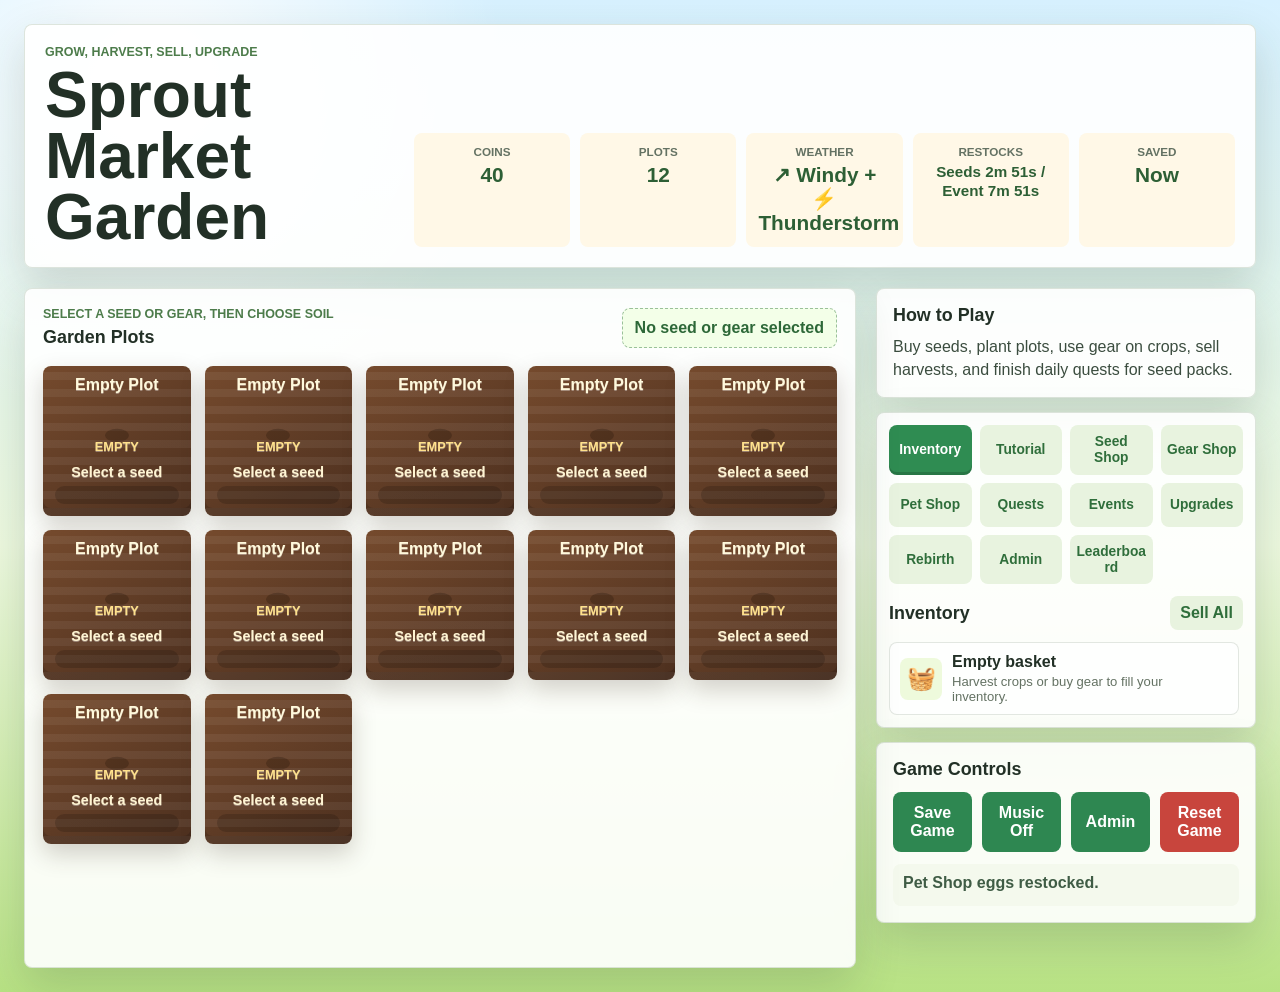
==== commit a08374a5: "Add admin stock shop controls" ====
--- a/index.html
+++ b/index.html
@@ -3,9 +3,9 @@
 <head>
   <meta charset="UTF-8">
   <meta name="viewport" content="width=device-width, initial-scale=1.0">
-  <meta name="build" content="20260723-sakura-event">
+  <meta name="build" content="20260723-admin-stock-shop">
   <title>Sprout Market Garden</title>
-  <link rel="stylesheet" href="style.css?v=20260723-sakura-event">
+  <link rel="stylesheet" href="style.css?v=20260723-admin-stock-shop">
 </head>
 <body>
   <div class="app">
@@ -77,7 +77,7 @@
       <button id="eggClose" type="button">Keep Pet</button>
     </div>
   </div>
-  <script src="script.js?v=20260723-sakura-event"></script>
+  <script src="script.js?v=20260723-admin-stock-shop"></script>
 </body>
 </html>
 
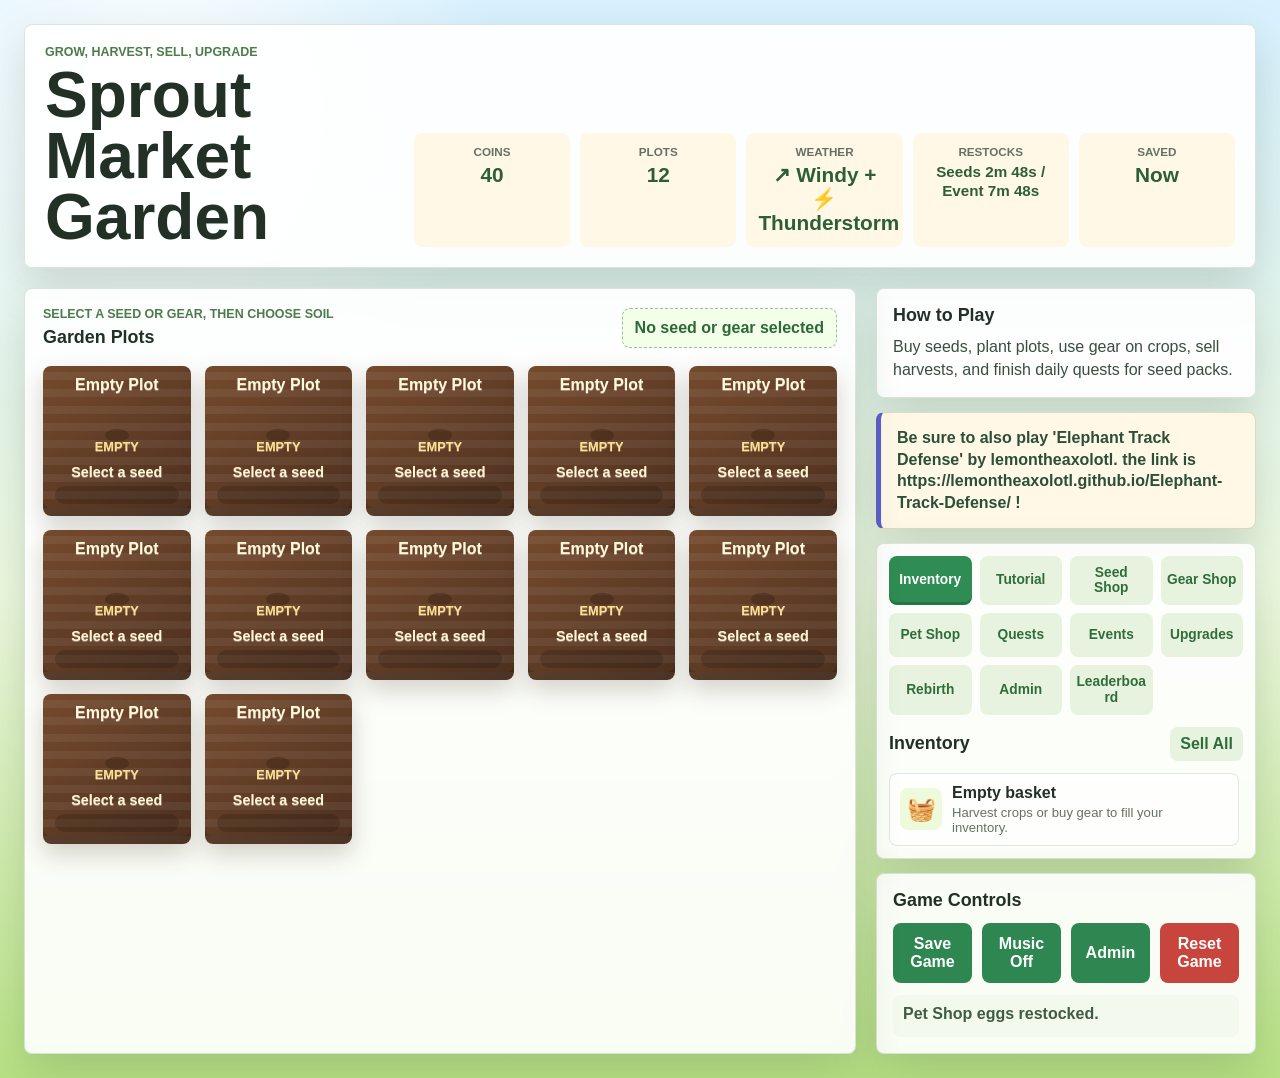
==== commit 97c16e91: "Add Elephant Track Defense banner" ====
--- a/index.html
+++ b/index.html
@@ -3,9 +3,9 @@
 <head>
   <meta charset="UTF-8">
   <meta name="viewport" content="width=device-width, initial-scale=1.0">
-  <meta name="build" content="20260723-admin-stock-shop">
+  <meta name="build" content="20260723-elephant-banner">
   <title>Sprout Market Garden</title>
-  <link rel="stylesheet" href="style.css?v=20260723-admin-stock-shop">
+  <link rel="stylesheet" href="style.css?v=20260723-elephant-banner">
 </head>
 <body>
   <div class="app">
@@ -17,6 +17,7 @@
       <section class="garden"><div class="bar"><div><p class="eyebrow">Select a seed or gear, then choose soil</p><h2>Garden Plots</h2></div><strong id="selectedSeed">No seed or gear selected</strong></div><div id="gardenGrid" class="garden-grid"></div><div id="petYard" class="pet-yard" aria-hidden="true"></div></section>
       <aside class="sidebar">
         <section class="panel compact-help"><h2>How to Play</h2><p>Buy seeds, plant plots, use gear on crops, sell harvests, and finish daily quests for seed packs.</p></section>
+        <a class="promo-banner" href="https://lemontheaxolotl.github.io/Elephant-Track-Defense/" target="_blank" rel="noopener noreferrer">Be sure to also play 'Elephant Track Defense' by lemontheaxolotl. the link is https://lemontheaxolotl.github.io/Elephant-Track-Defense/ !</a>
         <section class="panel hub-panel">
           <div class="tab-buttons" role="tablist" aria-label="Garden menus">
             <button class="tab-button active" data-tab="inventoryPanel" type="button">Inventory</button>
@@ -77,7 +78,7 @@
       <button id="eggClose" type="button">Keep Pet</button>
     </div>
   </div>
-  <script src="script.js?v=20260723-admin-stock-shop"></script>
+  <script src="script.js?v=20260723-elephant-banner"></script>
 </body>
 </html>
 
--- a/style.css
+++ b/style.css
@@ -4,6 +4,7 @@
 #gearShop .item{border-left:5px solid #4f8fbf}#quests .item{border-left:5px solid #e1a533}#quests .icon{background:#fff2cb}.selected-gear{background:#e8f4ff;color:#235d83}
 
 .compact-help p{margin:10px 0 0;color:#3b4d3f;line-height:1.4}.hub-panel{padding:12px}.tab-buttons{display:grid;grid-template-columns:repeat(4,minmax(0,1fr));gap:8px;margin-bottom:12px}.tab-button{min-width:0;min-height:44px;padding:9px 6px;background:#e8f3df;color:#2f6e3b;font-size:.86rem;line-height:1.15;text-align:center;white-space:normal;overflow-wrap:anywhere}.tab-button.active{background:#2f8c52;color:#fff;box-shadow:inset 0 -3px 0 rgba(0,0,0,.16)}.tab-panel{display:none}.tab-panel.active{display:block}.hub-panel .list{max-height:430px;overflow:auto;padding-right:4px}.hub-panel .list::-webkit-scrollbar{width:10px}.hub-panel .list::-webkit-scrollbar-thumb{background:#bfd8b1;border-radius:999px}.hub-panel .list::-webkit-scrollbar-track{background:#edf6e8;border-radius:999px}@media(max-width:680px){.tab-buttons{grid-template-columns:1fr 1fr}.hub-panel .list{max-height:none;overflow:visible}}
+.promo-banner{display:block;padding:14px 16px;border:1px solid rgba(49,89,52,.18);border-left:5px solid #5b5fc7;border-radius:8px;background:#fff8e7;color:#2c4f37;box-shadow:var(--shadow);font-weight:900;line-height:1.35;text-decoration:none;overflow-wrap:anywhere}.promo-banner:hover,.promo-banner:focus-visible{outline:3px solid rgba(91,95,199,.28);outline-offset:2px;background:#f3f0ff;color:#24355f}
 .tutorial-list{display:grid;gap:10px;margin-top:12px}.tutorial-step{display:grid;grid-template-columns:auto 1fr;gap:10px;padding:10px;border:1px solid rgba(49,89,52,.14);border-left:5px solid #2e8751;border-radius:8px;background:rgba(255,255,255,.74)}.tutorial-step strong{display:grid;place-items:center;width:34px;height:34px;border-radius:8px;background:#2e8751;color:#fff;font-weight:900}.tutorial-step b{display:block;margin:0 0 3px}.tutorial-step p{margin:0;color:var(--muted);font-size:.84rem;line-height:1.35}
 .admin-box{margin-top:12px}.admin-lock,.admin-grid{display:grid;gap:10px}.admin-lock{padding:10px;border:1px solid rgba(49,89,52,.14);border-left:5px solid #5b5fc7;border-radius:8px;background:rgba(255,255,255,.74)}.admin-lock p{margin:0;color:var(--muted);font-size:.84rem}.admin-grid{grid-template-columns:1fr 1fr}.admin-grid label{display:grid;gap:5px;color:#3b4d3f;font-size:.78rem;font-weight:900;text-transform:uppercase}.admin-box input,.admin-box select{width:100%;min-height:40px;padding:8px;border:1px solid rgba(49,89,52,.24);border-radius:8px;background:#fff;color:var(--ink);font:inherit}.admin-box button{min-height:40px;padding:9px 10px}.admin-grid button{align-self:end}.admin-mutations{grid-column:1/-1;display:flex;gap:8px;flex-wrap:wrap;padding:10px;border:1px solid rgba(49,89,52,.14);border-radius:8px;background:rgba(255,255,255,.6)}.admin-mutations strong{width:100%;font-size:.78rem;text-transform:uppercase}.admin-mutations label{display:flex;align-items:center;gap:4px;text-transform:none}.admin-mutations input{width:auto;min-height:0}@media(max-width:680px){.admin-grid{grid-template-columns:1fr}}
 
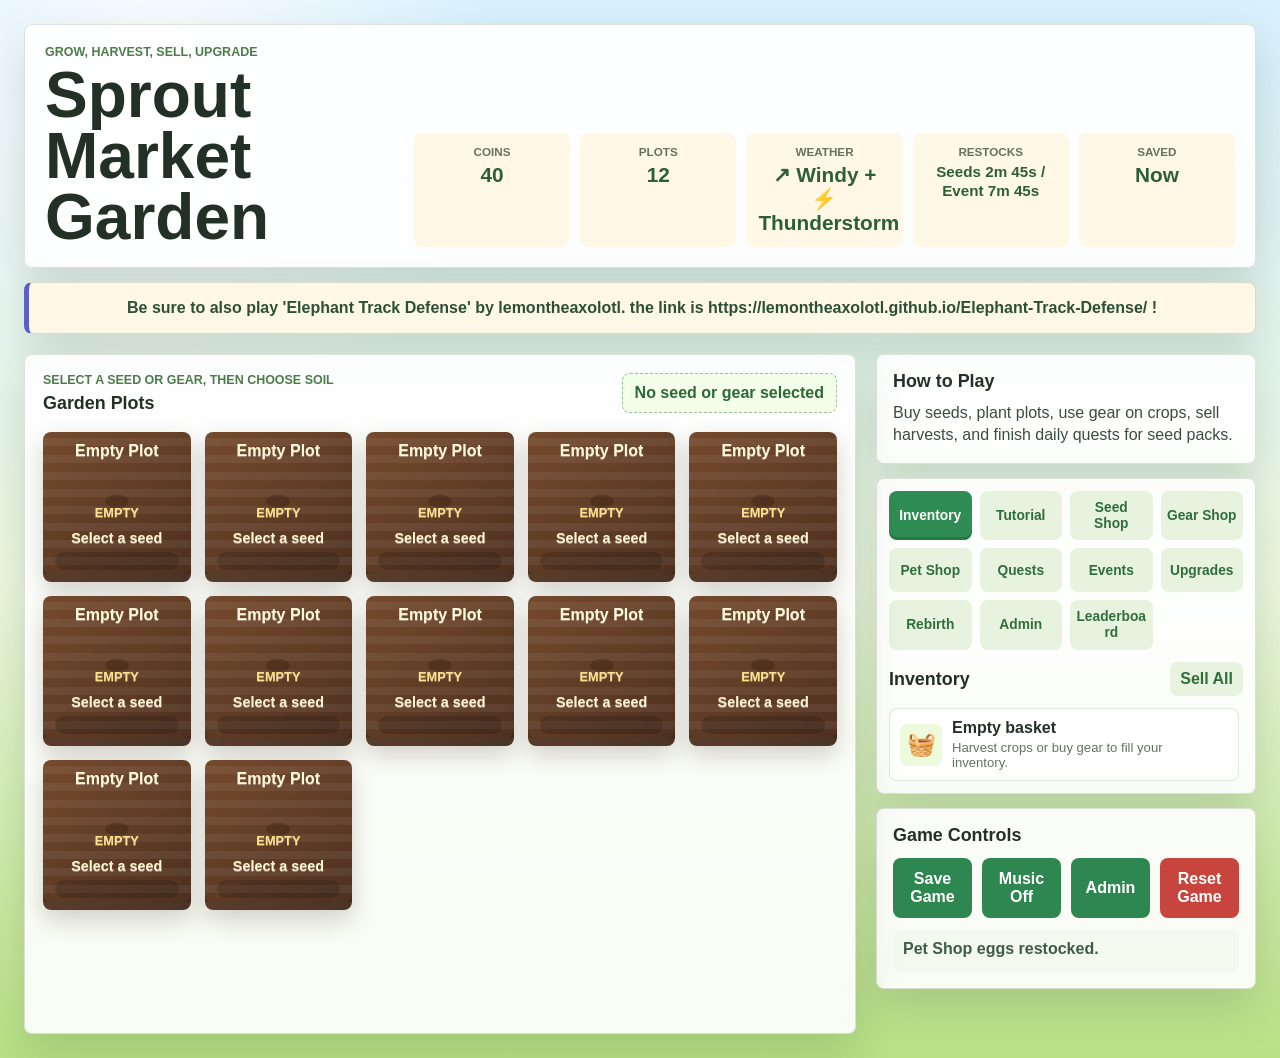
==== commit 367922c2: "Move promo banner below header" ====
--- a/index.html
+++ b/index.html
@@ -3,9 +3,9 @@
 <head>
   <meta charset="UTF-8">
   <meta name="viewport" content="width=device-width, initial-scale=1.0">
-  <meta name="build" content="20260723-elephant-banner">
+  <meta name="build" content="20260723-elephant-banner-top">
   <title>Sprout Market Garden</title>
-  <link rel="stylesheet" href="style.css?v=20260723-elephant-banner">
+  <link rel="stylesheet" href="style.css?v=20260723-elephant-banner-top">
 </head>
 <body>
   <div class="app">
@@ -13,11 +13,11 @@
       <div><p class="eyebrow">Grow, harvest, sell, upgrade</p><h1>Sprout Market Garden</h1></div>
       <div class="stats"><div><span>Coins</span><b id="coins">0</b></div><div><span>Plots</span><b id="plotsOwned">0</b></div><div><span>Weather</span><b id="weatherNow">Sunny</b></div><div><span>Restocks</span><b id="restocksNow">--</b></div><div><span>Saved</span><b id="savedAt">Now</b></div></div>
     </header>
+    <a class="promo-banner" href="https://lemontheaxolotl.github.io/Elephant-Track-Defense/" target="_blank" rel="noopener noreferrer">Be sure to also play 'Elephant Track Defense' by lemontheaxolotl. the link is https://lemontheaxolotl.github.io/Elephant-Track-Defense/ !</a>
     <main class="layout">
       <section class="garden"><div class="bar"><div><p class="eyebrow">Select a seed or gear, then choose soil</p><h2>Garden Plots</h2></div><strong id="selectedSeed">No seed or gear selected</strong></div><div id="gardenGrid" class="garden-grid"></div><div id="petYard" class="pet-yard" aria-hidden="true"></div></section>
       <aside class="sidebar">
         <section class="panel compact-help"><h2>How to Play</h2><p>Buy seeds, plant plots, use gear on crops, sell harvests, and finish daily quests for seed packs.</p></section>
-        <a class="promo-banner" href="https://lemontheaxolotl.github.io/Elephant-Track-Defense/" target="_blank" rel="noopener noreferrer">Be sure to also play 'Elephant Track Defense' by lemontheaxolotl. the link is https://lemontheaxolotl.github.io/Elephant-Track-Defense/ !</a>
         <section class="panel hub-panel">
           <div class="tab-buttons" role="tablist" aria-label="Garden menus">
             <button class="tab-button active" data-tab="inventoryPanel" type="button">Inventory</button>
@@ -78,7 +78,7 @@
       <button id="eggClose" type="button">Keep Pet</button>
     </div>
   </div>
-  <script src="script.js?v=20260723-elephant-banner"></script>
+  <script src="script.js?v=20260723-elephant-banner-top"></script>
 </body>
 </html>
 
--- a/style.css
+++ b/style.css
@@ -4,7 +4,7 @@
 #gearShop .item{border-left:5px solid #4f8fbf}#quests .item{border-left:5px solid #e1a533}#quests .icon{background:#fff2cb}.selected-gear{background:#e8f4ff;color:#235d83}
 
 .compact-help p{margin:10px 0 0;color:#3b4d3f;line-height:1.4}.hub-panel{padding:12px}.tab-buttons{display:grid;grid-template-columns:repeat(4,minmax(0,1fr));gap:8px;margin-bottom:12px}.tab-button{min-width:0;min-height:44px;padding:9px 6px;background:#e8f3df;color:#2f6e3b;font-size:.86rem;line-height:1.15;text-align:center;white-space:normal;overflow-wrap:anywhere}.tab-button.active{background:#2f8c52;color:#fff;box-shadow:inset 0 -3px 0 rgba(0,0,0,.16)}.tab-panel{display:none}.tab-panel.active{display:block}.hub-panel .list{max-height:430px;overflow:auto;padding-right:4px}.hub-panel .list::-webkit-scrollbar{width:10px}.hub-panel .list::-webkit-scrollbar-thumb{background:#bfd8b1;border-radius:999px}.hub-panel .list::-webkit-scrollbar-track{background:#edf6e8;border-radius:999px}@media(max-width:680px){.tab-buttons{grid-template-columns:1fr 1fr}.hub-panel .list{max-height:none;overflow:visible}}
-.promo-banner{display:block;padding:14px 16px;border:1px solid rgba(49,89,52,.18);border-left:5px solid #5b5fc7;border-radius:8px;background:#fff8e7;color:#2c4f37;box-shadow:var(--shadow);font-weight:900;line-height:1.35;text-decoration:none;overflow-wrap:anywhere}.promo-banner:hover,.promo-banner:focus-visible{outline:3px solid rgba(91,95,199,.28);outline-offset:2px;background:#f3f0ff;color:#24355f}
+.promo-banner{display:block;margin-top:14px;padding:14px 16px;border:1px solid rgba(49,89,52,.18);border-left:5px solid #5b5fc7;border-radius:8px;background:#fff8e7;color:#2c4f37;box-shadow:var(--shadow);font-weight:900;line-height:1.35;text-align:center;text-decoration:none;overflow-wrap:anywhere}.promo-banner:hover,.promo-banner:focus-visible{outline:3px solid rgba(91,95,199,.28);outline-offset:2px;background:#f3f0ff;color:#24355f}
 .tutorial-list{display:grid;gap:10px;margin-top:12px}.tutorial-step{display:grid;grid-template-columns:auto 1fr;gap:10px;padding:10px;border:1px solid rgba(49,89,52,.14);border-left:5px solid #2e8751;border-radius:8px;background:rgba(255,255,255,.74)}.tutorial-step strong{display:grid;place-items:center;width:34px;height:34px;border-radius:8px;background:#2e8751;color:#fff;font-weight:900}.tutorial-step b{display:block;margin:0 0 3px}.tutorial-step p{margin:0;color:var(--muted);font-size:.84rem;line-height:1.35}
 .admin-box{margin-top:12px}.admin-lock,.admin-grid{display:grid;gap:10px}.admin-lock{padding:10px;border:1px solid rgba(49,89,52,.14);border-left:5px solid #5b5fc7;border-radius:8px;background:rgba(255,255,255,.74)}.admin-lock p{margin:0;color:var(--muted);font-size:.84rem}.admin-grid{grid-template-columns:1fr 1fr}.admin-grid label{display:grid;gap:5px;color:#3b4d3f;font-size:.78rem;font-weight:900;text-transform:uppercase}.admin-box input,.admin-box select{width:100%;min-height:40px;padding:8px;border:1px solid rgba(49,89,52,.24);border-radius:8px;background:#fff;color:var(--ink);font:inherit}.admin-box button{min-height:40px;padding:9px 10px}.admin-grid button{align-self:end}.admin-mutations{grid-column:1/-1;display:flex;gap:8px;flex-wrap:wrap;padding:10px;border:1px solid rgba(49,89,52,.14);border-radius:8px;background:rgba(255,255,255,.6)}.admin-mutations strong{width:100%;font-size:.78rem;text-transform:uppercase}.admin-mutations label{display:flex;align-items:center;gap:4px;text-transform:none}.admin-mutations input{width:auto;min-height:0}@media(max-width:680px){.admin-grid{grid-template-columns:1fr}}
 
